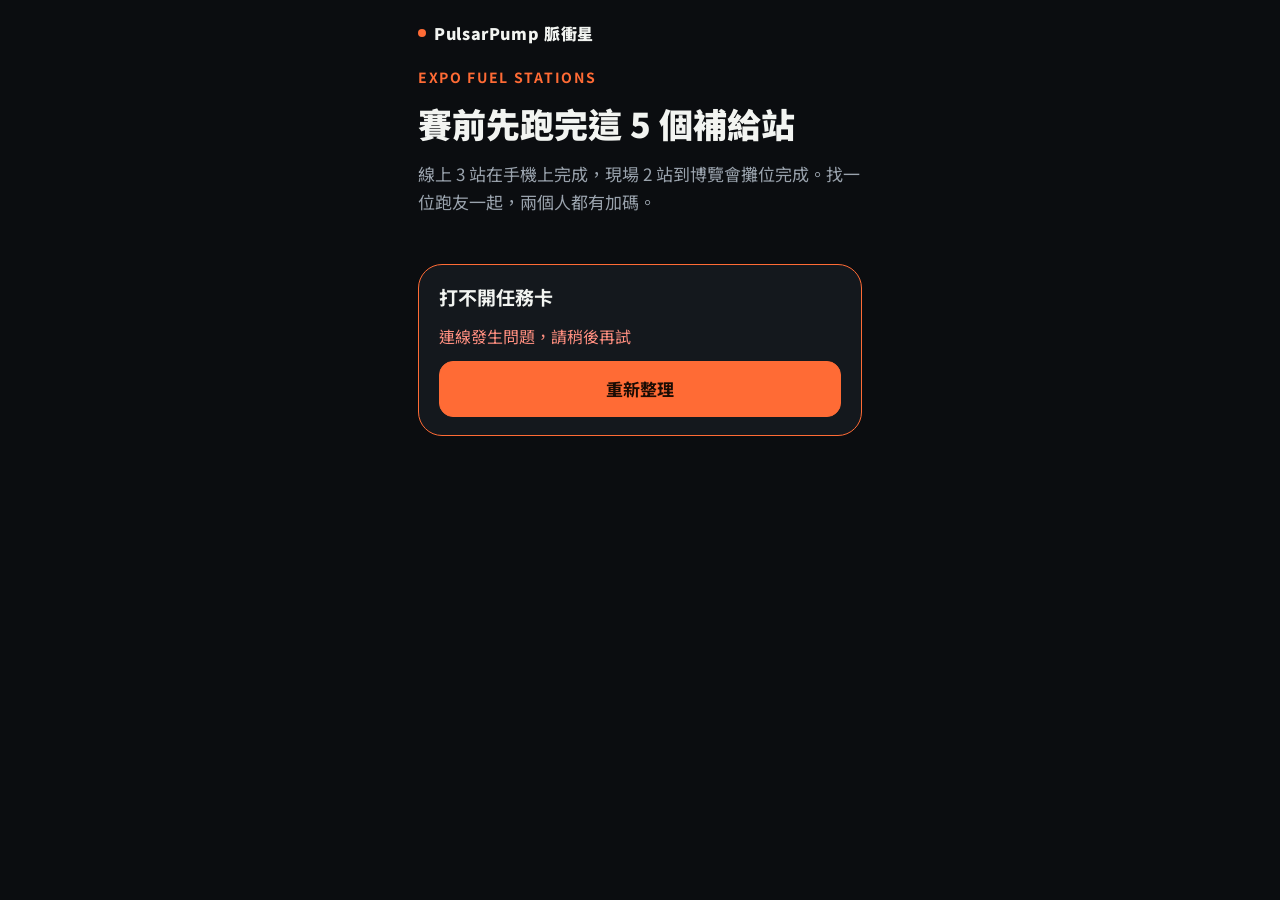
==== templates/index.html @ 55fcdf71 "博覽會補給站任務卡：後端、任務卡、攤位核銷頁與統計頁 Flask＋SQLite。五個補給站、兩人組隊判定、每日通關碼、 軟糖與勁速補的每日份數上限、發完改領折扣券、提問收集。 含開發模式與 18 項規" ====
<!DOCTYPE html>
<html lang="zh-Hant">
<head>
<meta charset="utf-8">
<meta name="viewport" content="width=device-width, initial-scale=1">
<title>博覽會補給站任務卡｜PulsarPump 脈衝星</title>
<meta name="robots" content="noindex">
<link rel="preconnect" href="https://fonts.googleapis.com">
<link rel="preconnect" href="https://fonts.gstatic.com" crossorigin>
<link href="https://fonts.googleapis.com/css2?family=Noto+Sans+TC:wght@400;500;700;900&display=swap" rel="stylesheet">
<link rel="stylesheet" href="/static/style.css">
</head>
<body>
<div class="wrap">
  <div class="brand"><i></i>PulsarPump 脈衝星</div>
  <section class="hero">
    <div class="eyebrow">Expo Fuel Stations</div>
    <h1>賽前先跑完這 5 個補給站</h1>
    <p class="muted">線上 3 站在手機上完成，現場 2 站到博覽會攤位完成。找一位跑友一起，兩個人都有加碼。</p>
    <div class="facts" id="facts"></div>
    <p class="note" id="hours"></p>
  </section>
  <main id="app" class="stack" style="gap:20px"><p class="muted">載入中…</p></main>
  <footer id="foot"></footer>
</div>
<script src="/static/app.js"></script>
</body>
</html>
---- static/style.css ----
/* 版面：手機優先的單欄。一條直向賽道串起五個補給站。深色單一主題，沿用品牌核心規範。 */
:root{
  color-scheme: dark;
  --bg:#0b0d10; --bg-alt:#14181d; --line:#262c34; --text:#f2f4f1; --muted:#9aa3ad;
  --accent:#ff6b35;   /* 賽道橘：標籤、進度、主按鈕 */
  --online:#35d4ff;   /* 線上任務 */
  --onsite:#ffd080;   /* 現場任務 */
  --done:#54c942; --bad:#ff8f80;
  --radius:24px;
  --font:"Noto Sans TC",ui-sans-serif,system-ui,-apple-system,"PingFang TC",Arial,sans-serif;
}
*{box-sizing:border-box}
html,body{height:100%}
body{margin:0;background:var(--bg);color:var(--text);font-family:var(--font);font-size:17px;line-height:1.65;-webkit-font-smoothing:antialiased}
.wrap{max-width:480px;margin:0 auto;padding:20px 18px 48px;display:flex;flex-direction:column;gap:20px}
.wrap.wide{max-width:760px}
.brand{font-weight:900;letter-spacing:.04em;font-size:16px;display:flex;align-items:center;gap:8px}
.brand i{width:8px;height:8px;border-radius:50%;background:var(--accent);display:inline-block}
.eyebrow{font-size:14px;letter-spacing:.12em;color:var(--accent);font-weight:700;text-transform:uppercase}
h1{font-size:34px;line-height:1.25;font-weight:900;margin:0;text-wrap:balance}
h2{font-size:22px;line-height:1.4;font-weight:900;margin:0;text-wrap:balance}
h3{font-size:19px;font-weight:700;margin:0;line-height:1.45}
p{margin:0}
a{color:var(--accent)}
.muted{color:var(--muted)}
.note{font-size:14px;color:var(--muted)}
.stack{display:flex;flex-direction:column;gap:12px}
.hero{display:flex;flex-direction:column;gap:14px}
.facts{display:grid;grid-template-columns:1fr 1fr;gap:10px}
.fact{background:var(--bg-alt);border:1px solid var(--line);border-radius:16px;padding:12px 14px}
.fact span{display:block;font-size:14px;color:var(--muted)}
.fact b{font-size:17px;font-weight:700}
.panel{background:var(--bg-alt);border:1px solid var(--line);border-radius:var(--radius);padding:18px 20px;display:flex;flex-direction:column;gap:12px}
.panel.alert{border-color:var(--accent)}
.progress{position:sticky;top:8px;z-index:2}
.progress-top{display:flex;justify-content:space-between;align-items:baseline;gap:12px}
.progress-top b{font-size:28px;font-weight:900;font-variant-numeric:tabular-nums}
.track{height:10px;border-radius:5px;background:var(--line);overflow:hidden}
.track i{display:block;height:100%;width:0;background:var(--accent);border-radius:5px;transition:width .3s}
.mycode{display:flex;justify-content:space-between;align-items:center;gap:12px;font-size:16px}
.mycode b{font-size:26px;letter-spacing:.18em;font-weight:900;font-variant-numeric:tabular-nums}
.reward{border:1px solid var(--line);border-radius:14px;padding:12px 14px;font-size:16px;color:var(--muted);display:flex;flex-direction:column;gap:8px}
.reward b{font-size:14px;font-weight:700;letter-spacing:.06em}
.reward.on{border-color:var(--done);color:var(--text)}
.reward.on b{color:var(--done)}
.reward.warn{border-color:var(--onsite);color:var(--text)}
.reward.warn b{color:var(--onsite)}
.coupon{display:block;font-size:22px;font-weight:900;letter-spacing:.08em;color:var(--text)}
ol.route{list-style:none;margin:0;padding:0;display:flex;flex-direction:column;gap:14px;position:relative}
ol.route::before{content:"";position:absolute;left:19px;top:20px;bottom:20px;width:2px;background:repeating-linear-gradient(var(--line) 0 8px,transparent 8px 14px)}
.stn{display:grid;grid-template-columns:40px 1fr;gap:12px;position:relative}
.mark{width:40px;height:40px;border-radius:50%;background:var(--bg);border:2px solid var(--line);display:grid;place-items:center;font-weight:900;font-size:16px;z-index:1}
.stn.done .mark{border-color:var(--done);color:var(--done)}
.card{background:var(--bg-alt);border:1px solid var(--line);border-radius:20px;padding:16px 18px;display:flex;flex-direction:column;gap:12px;min-width:0}
.stn.done .card{border-color:rgba(84,201,66,.5)}
.tags{display:flex;gap:8px;align-items:center;flex-wrap:wrap}
.tag{font-size:14px;font-weight:700;border-radius:999px;padding:2px 10px;border:1px solid currentColor}
.tag.online{color:var(--online)} .tag.onsite{color:var(--onsite)} .tag.ok{color:var(--done)}
button,.btn{font:inherit;color:inherit;cursor:pointer;border-radius:14px;border:1px solid var(--line);background:transparent;padding:13px 14px;font-weight:700;font-size:17px;text-decoration:none;text-align:center;display:block;transition:transform .12s,border-color .12s}
button:hover,.btn:hover{border-color:var(--muted)}
button:active{transform:scale(.98)}
button[disabled]{opacity:.5;cursor:default}
button:focus-visible,input:focus-visible,textarea:focus-visible,a:focus-visible{outline:2px solid var(--accent);outline-offset:2px}
.primary{background:var(--accent);color:#1b0c04;border-color:var(--accent);width:100%}
button.sel{border-color:var(--online);background:rgba(53,212,255,.12)}
.row{display:grid;grid-template-columns:repeat(3,1fr);gap:8px}
.row2{display:grid;grid-template-columns:1fr 1fr;gap:8px}
.codebox{display:grid;grid-template-columns:1fr auto;gap:8px}
input,textarea{font:inherit;font-size:17px;color:var(--text);background:var(--bg);border:1px solid var(--line);border-radius:12px;padding:12px;width:100%}
textarea{min-height:88px;resize:vertical}
label{font-size:16px;color:var(--muted);display:flex;flex-direction:column;gap:6px}
table{width:100%;border-collapse:collapse;font-size:16px}
td,th{padding:8px 0;border-bottom:1px solid var(--line);vertical-align:top;text-align:left}
td:first-child{color:var(--muted);white-space:nowrap;padding-right:14px}
td.num,th.num{text-align:right;font-variant-numeric:tabular-nums}
.msg{font-size:16px}
.msg.ok{color:var(--done);font-weight:700}
.msg.bad{color:var(--bad)}
.big{font-size:40px;font-weight:900;line-height:1.1;font-variant-numeric:tabular-nums}
.tiles{display:grid;grid-template-columns:repeat(auto-fit,minmax(130px,1fr));gap:10px}
footer{font-size:14px;color:var(--muted)}
[hidden]{display:none!important}
@media (prefers-reduced-motion:reduce){button,.track i{transition:none}}
@media (max-width:360px){h1{font-size:29px}.row,.facts{grid-template-columns:1fr}}
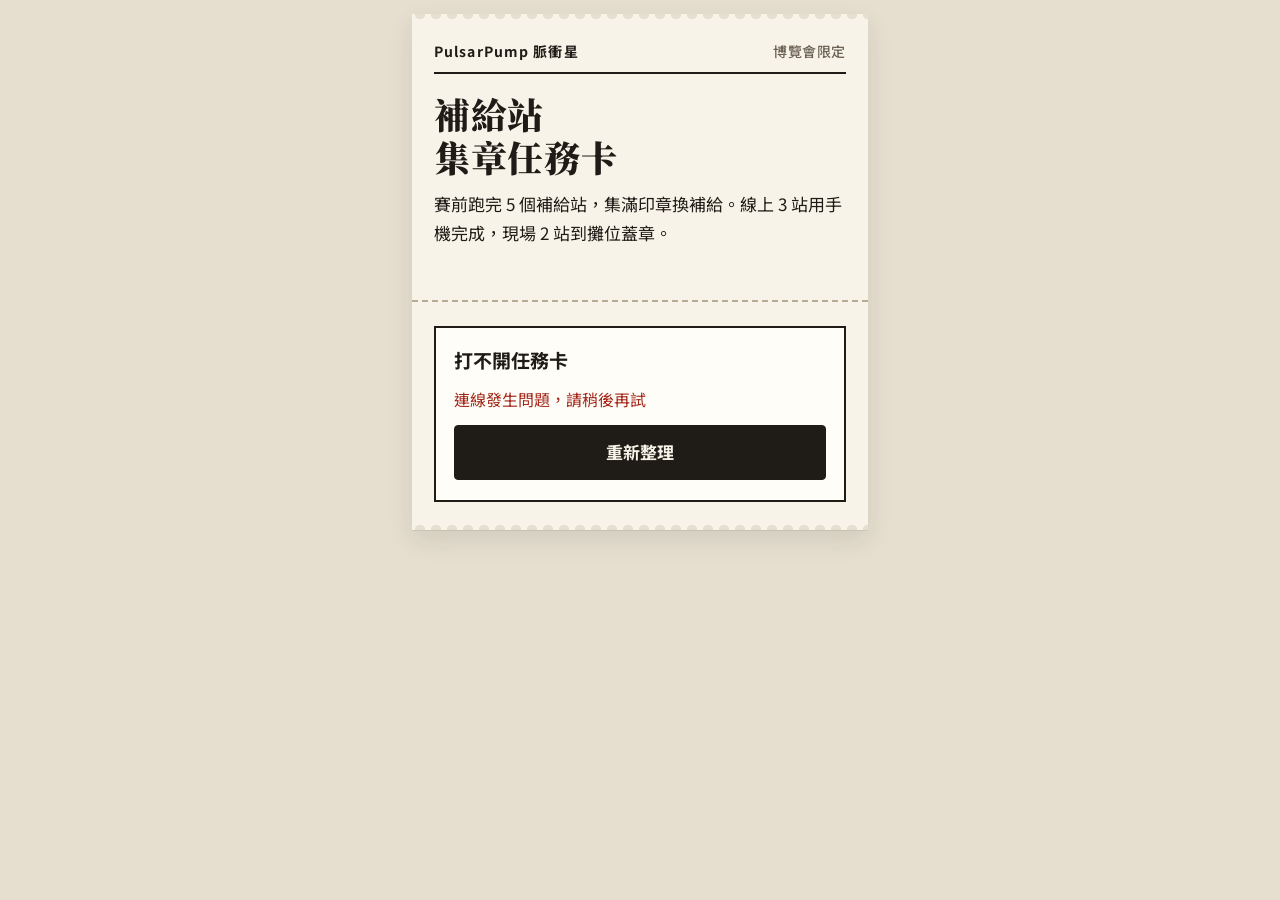
==== commit 0d09e2ad: "任務卡改為紙本集章卡樣式 - 新增 static/card.css：米色紙、油墨黑字、印章、虛線撕口 - 進度條改成五格集章，新完成的站有蓋章動畫 - 攤位核銷頁與統計頁維持原樣式  Co-Autho" ====
--- a/templates/index.html
+++ b/templates/index.html
@@ -7,20 +7,22 @@
 <meta name="robots" content="noindex">
 <link rel="preconnect" href="https://fonts.googleapis.com">
 <link rel="preconnect" href="https://fonts.gstatic.com" crossorigin>
-<link href="https://fonts.googleapis.com/css2?family=Noto+Sans+TC:wght@400;500;700;900&display=swap" rel="stylesheet">
-<link rel="stylesheet" href="/static/style.css">
+<link href="https://fonts.googleapis.com/css2?family=Noto+Sans+TC:wght@400;500;700&family=Noto+Serif+TC:wght@900&display=swap" rel="stylesheet">
+<link rel="stylesheet" href="/static/card.css">
 </head>
 <body>
 <div class="wrap">
-  <div class="brand"><i></i>PulsarPump 脈衝星</div>
-  <section class="hero">
-    <div class="eyebrow">Expo Fuel Stations</div>
-    <h1>賽前先跑完這 5 個補給站</h1>
-    <p class="muted">線上 3 站在手機上完成，現場 2 站到博覽會攤位完成。找一位跑友一起，兩個人都有加碼。</p>
-    <div class="facts" id="facts"></div>
-    <p class="note" id="hours"></p>
-  </section>
-  <main id="app" class="stack" style="gap:20px"><p class="muted">載入中…</p></main>
+  <div class="sheet">
+    <div class="brand">PulsarPump 脈衝星<span>博覽會限定</span></div>
+    <section class="hero">
+      <h1>補給站<br>集章任務卡</h1>
+      <p>賽前跑完 5 個補給站，集滿印章換補給。線上 3 站用手機完成，現場 2 站到攤位蓋章。</p>
+      <div class="facts" id="facts"></div>
+      <p class="note" id="hours"></p>
+    </section>
+    <hr class="cut">
+    <main id="app" class="stack" style="gap:24px"><p class="muted">載入中…</p></main>
+  </div>
   <footer id="foot"></footer>
 </div>
 <script src="/static/app.js"></script>
--- a/static/card.css
+++ b/static/card.css
@@ -0,0 +1,106 @@
+/* 任務卡（參加者頁）：一張紙本集章卡。米色紙、油墨黑字、橘紅印章、虛線撕口。
+   攤位核銷頁與統計頁仍用 style.css。 */
+:root{
+  color-scheme: light;
+  --desk:#e6dfd0; --paper:#f8f3e8; --paper-2:#fffdf7;
+  --ink:#1f1b16; --muted:#6a6052; --rule:#b8ac96;
+  --stamp:#c8401a;            /* 印泥色：品牌橘壓深，紙上才夠清楚 */
+  --bad:#a3271a;
+  --serif:"Noto Serif TC","Songti TC","PMingLiU",serif;
+  --sans:"Noto Sans TC",ui-sans-serif,system-ui,-apple-system,"PingFang TC",Arial,sans-serif;
+}
+*{box-sizing:border-box}
+body{margin:0;background:var(--desk);color:var(--ink);font-family:var(--sans);font-size:17px;line-height:1.7;-webkit-font-smoothing:antialiased}
+.wrap{max-width:480px;margin:0 auto;padding:14px 12px 40px}
+.sheet{background:var(--paper);padding:26px 22px 28px;position:relative;box-shadow:0 1px 0 rgba(31,27,22,.08),0 10px 24px rgba(31,27,22,.10)}
+/* 上下緣的撕口齒孔 */
+.sheet::before,.sheet::after{content:"";position:absolute;left:0;right:0;height:8px;background:radial-gradient(circle at 8px 0,var(--desk) 5px,transparent 5.5px) 0 0/16px 8px repeat-x}
+.sheet::before{top:0}
+.sheet::after{bottom:0;transform:scaleY(-1)}
+p{margin:0}
+a{color:var(--ink)}
+h1{font-family:var(--serif);font-size:36px;line-height:1.2;font-weight:900;margin:0;letter-spacing:.02em}
+h3{font-size:19px;font-weight:700;margin:0;line-height:1.45}
+.muted{color:var(--muted)}
+.note{font-size:16px;color:var(--muted)}
+.stack{display:flex;flex-direction:column;gap:12px}
+[hidden]{display:none!important}
+
+/* 卡頭 */
+.brand{display:flex;justify-content:space-between;align-items:baseline;font-size:14px;font-weight:700;letter-spacing:.08em;border-bottom:2px solid var(--ink);padding-bottom:8px;margin-bottom:18px}
+.brand span{font-weight:500;color:var(--muted);letter-spacing:.04em}
+.hero{display:flex;flex-direction:column;gap:12px}
+.facts{margin-top:4px}
+.fact{display:flex;justify-content:space-between;gap:16px;padding:7px 0;border-bottom:1px dotted var(--rule);font-size:16px}
+.fact span{color:var(--muted);white-space:nowrap}
+.fact b{font-weight:700;text-align:right}
+.cut{border:0;border-top:2px dashed var(--rule);margin:24px -22px;position:relative}
+.cut::before,.cut::after{content:"";position:absolute;top:-10px;width:18px;height:18px;border-radius:50%;background:var(--desk)}
+.cut::before{left:-9px}.cut::after{right:-9px}
+
+/* 集章格 */
+.progress{display:flex;flex-direction:column;gap:14px}
+.progress-top{display:flex;justify-content:space-between;align-items:baseline}
+.progress-top b{font-family:var(--serif);font-size:26px;font-weight:900;font-variant-numeric:tabular-nums}
+.stamps{display:grid;grid-template-columns:repeat(5,1fr);gap:8px}
+.slot{aspect-ratio:1;border-radius:50%;border:1.5px dashed var(--rule);display:grid;place-items:center;color:var(--rule);font-family:var(--serif);font-weight:900;font-size:20px;position:relative}
+.slot.done{border:2.5px solid var(--stamp);color:var(--stamp);font-size:17px;letter-spacing:.04em;box-shadow:inset 0 0 0 3px var(--paper),inset 0 0 0 4px var(--stamp);opacity:.92}
+.slot.done:nth-child(1){transform:rotate(-9deg)}
+.slot.done:nth-child(2){transform:rotate(6deg)}
+.slot.done:nth-child(3){transform:rotate(-4deg)}
+.slot.done:nth-child(4){transform:rotate(10deg)}
+.slot.done:nth-child(5){transform:rotate(-6deg)}
+.slot.new{animation:stamp .38s cubic-bezier(.2,1.4,.4,1) both}
+@keyframes stamp{from{scale:1.9;opacity:0}to{scale:1;opacity:.92}}
+.mycode{display:flex;justify-content:space-between;align-items:center;gap:12px;font-size:16px;border:1.5px solid var(--ink);padding:10px 14px;background:var(--paper-2)}
+.mycode b{font-family:ui-monospace,"SF Mono",Menlo,Consolas,monospace;font-size:27px;letter-spacing:.2em;font-weight:700}
+
+/* 兌換券 */
+.rewards{display:flex;flex-direction:column}
+.reward{display:grid;grid-template-columns:1fr;gap:4px;padding:12px 0;border-bottom:1px dotted var(--rule);font-size:16px;color:var(--muted)}
+.reward b{font-size:17px;font-weight:700;color:var(--ink)}
+.reward.on b::before,.reward.warn b::before{content:"可領";display:inline-block;font-size:14px;border:1.5px solid var(--stamp);color:var(--stamp);padding:0 6px;margin-right:8px;transform:rotate(-4deg);line-height:1.5}
+.reward.warn b::before{content:"注意";border-color:var(--ink);color:var(--ink)}
+.reward.on{color:var(--ink)}
+.reward button{margin-top:6px}
+.coupon{display:block;font-family:ui-monospace,"SF Mono",Menlo,Consolas,monospace;font-size:24px;font-weight:700;letter-spacing:.1em;color:var(--ink);border:1.5px dashed var(--ink);padding:6px 12px;margin:4px 0;background:var(--paper-2);text-align:center}
+
+/* 提醒區塊（同意說明、加好友） */
+.panel{display:flex;flex-direction:column;gap:12px}
+.panel.alert{border:2px solid var(--ink);padding:18px 18px 20px;background:var(--paper-2)}
+
+/* 五個補給站 */
+ol.route{list-style:none;margin:0;padding:0}
+.stn{display:flex;flex-direction:column;gap:6px;padding:20px 0;border-top:1px solid var(--ink);position:relative}
+.stn:first-child{border-top:2px solid var(--ink)}
+.mark{font-family:var(--serif);font-size:30px;font-weight:900;line-height:1.1;color:var(--ink)}
+.stn.done .mark{color:var(--rule)}
+.card{display:flex;flex-direction:column;gap:12px;min-width:0}
+.tags{display:flex;gap:10px;align-items:center;flex-wrap:wrap;font-size:14px;font-weight:700;letter-spacing:.08em;color:var(--muted)}
+.tag.onsite{color:var(--ink);border-bottom:2px solid var(--stamp)}
+.tag.ok{position:absolute;right:0;top:16px;color:var(--stamp);border:2px solid var(--stamp);padding:0 8px;transform:rotate(5deg);letter-spacing:.1em;background:var(--paper)}
+
+/* 按鈕與輸入 */
+button,.btn{font:inherit;color:var(--ink);cursor:pointer;border-radius:4px;border:1.5px solid var(--ink);background:transparent;padding:12px 14px;font-weight:700;font-size:17px;text-decoration:none;text-align:center;display:block;transition:transform .12s,background .12s}
+button:active,.btn:active{transform:translateY(1px)}
+button[disabled]{opacity:.45;cursor:default}
+button:focus-visible,input:focus-visible,textarea:focus-visible,a:focus-visible{outline:2px solid var(--stamp);outline-offset:2px}
+.primary{background:var(--ink);color:var(--paper);width:100%}
+button.sel{background:var(--stamp);border-color:var(--stamp);color:#fff}
+.row{display:grid;grid-template-columns:repeat(3,1fr);gap:8px}
+.row2{display:grid;grid-template-columns:1fr 1fr;gap:8px}
+.codebox{display:grid;grid-template-columns:1fr auto;gap:8px}
+input,textarea{font:inherit;font-size:17px;color:var(--ink);background:var(--paper-2);border:1.5px solid var(--rule);border-radius:4px;padding:11px 12px;width:100%}
+input::placeholder,textarea::placeholder{color:#9b907e}
+textarea{min-height:88px;resize:vertical}
+label{font-size:16px;color:var(--muted);display:flex;flex-direction:column;gap:6px}
+table{width:100%;border-collapse:collapse;font-size:16px;background:var(--paper-2);border:1px solid var(--rule)}
+td{padding:8px 10px;border-bottom:1px dotted var(--rule);vertical-align:top;text-align:left}
+tr:last-child td{border-bottom:0}
+td:first-child{color:var(--muted);white-space:nowrap;font-weight:700}
+.msg{font-size:16px}
+.msg.ok{color:var(--ink);font-weight:700;border-left:3px solid var(--stamp);padding-left:10px}
+.msg.bad{color:var(--bad)}
+footer{font-size:14px;color:var(--muted);padding:18px 10px 0;line-height:1.6}
+@media (prefers-reduced-motion:reduce){.slot.new{animation:none}button,.btn{transition:none}}
+@media (max-width:360px){h1{font-size:31px}.sheet{padding:24px 16px}.cut{margin:22px -16px}.row{grid-template-columns:1fr}}
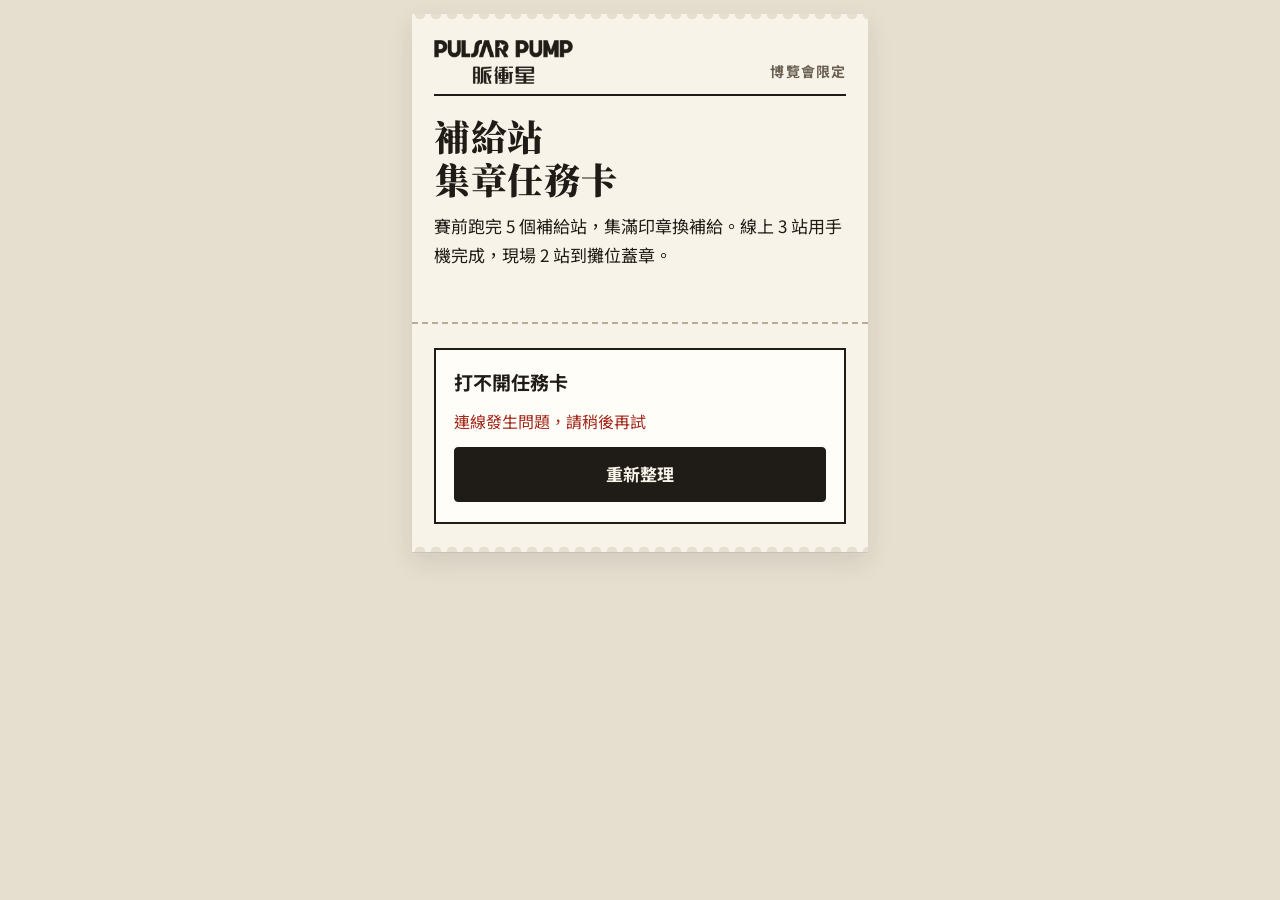
==== commit 8ef939d4: "換上正式 logo，新增示範版打包工具 - 任務卡、攤位核銷頁、統計頁改用公司 logo（由專案檔去背重製） - tools/build_demo.py：打包成不需後端的單一 HTML 示範版  Co" ====
--- a/templates/index.html
+++ b/templates/index.html
@@ -13,7 +13,7 @@
 <body>
 <div class="wrap">
   <div class="sheet">
-    <div class="brand">PulsarPump 脈衝星<span>博覽會限定</span></div>
+    <div class="brand"><img src="/static/logo_black.png" alt="PulsarPump 脈衝星" width="139" height="44"><span>博覽會限定</span></div>
     <section class="hero">
       <h1>補給站<br>集章任務卡</h1>
       <p>賽前跑完 5 個補給站，集滿印章換補給。線上 3 站用手機完成，現場 2 站到攤位蓋章。</p>
--- a/static/card.css
+++ b/static/card.css
@@ -27,8 +27,9 @@
 [hidden]{display:none!important}
 
 /* 卡頭 */
-.brand{display:flex;justify-content:space-between;align-items:baseline;font-size:14px;font-weight:700;letter-spacing:.08em;border-bottom:2px solid var(--ink);padding-bottom:8px;margin-bottom:18px}
-.brand span{font-weight:500;color:var(--muted);letter-spacing:.04em}
+.brand{display:flex;justify-content:space-between;align-items:flex-end;border-bottom:2px solid var(--ink);padding-bottom:10px;margin-bottom:18px}
+.brand img{display:block;height:44px;width:auto}
+.brand span{font-size:14px;font-weight:700;color:var(--muted);letter-spacing:.08em}
 .hero{display:flex;flex-direction:column;gap:12px}
 .facts{margin-top:4px}
 .fact{display:flex;justify-content:space-between;gap:16px;padding:7px 0;border-bottom:1px dotted var(--rule);font-size:16px}
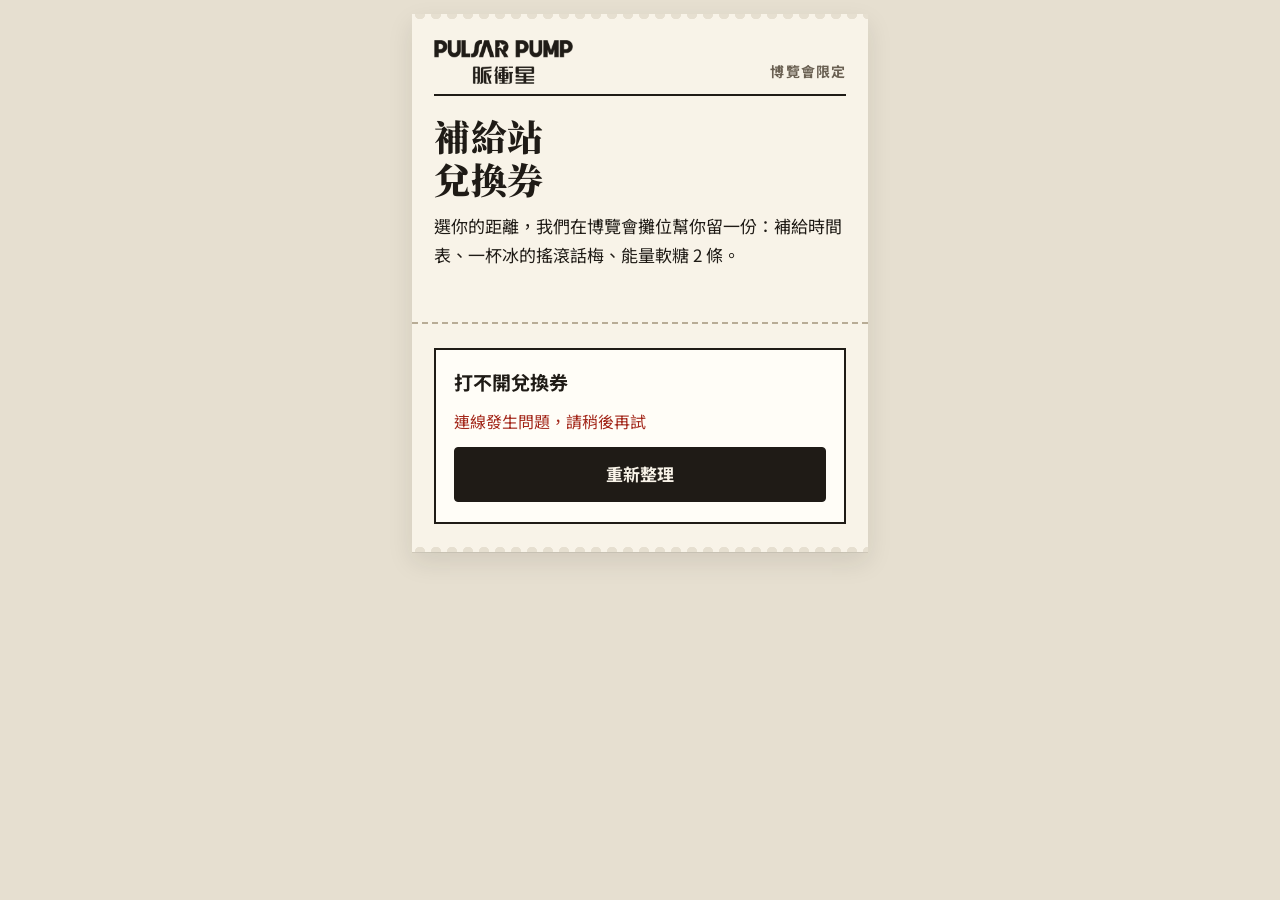
==== commit 0b71eaee: "改版為攤位兌換券：報到領取、答題加碼、揪新好友加碼、現場優惠券 - 目的改為把人帶到攤位：加好友＋選距離即保留一份，到攤位報到領取 - 加碼一：答完 3 題真的假的（題庫 6 題，每人固定 3 題）再" ====
--- a/templates/index.html
+++ b/templates/index.html
@@ -3,7 +3,7 @@
 <head>
 <meta charset="utf-8">
 <meta name="viewport" content="width=device-width, initial-scale=1">
-<title>博覽會補給站任務卡｜PulsarPump 脈衝星</title>
+<title>博覽會補給站兌換券｜PulsarPump 脈衝星</title>
 <meta name="robots" content="noindex">
 <link rel="preconnect" href="https://fonts.googleapis.com">
 <link rel="preconnect" href="https://fonts.gstatic.com" crossorigin>
@@ -15,8 +15,8 @@
   <div class="sheet">
     <div class="brand"><img src="/static/logo_black.png" alt="PulsarPump 脈衝星" width="139" height="44"><span>博覽會限定</span></div>
     <section class="hero">
-      <h1>補給站<br>集章任務卡</h1>
-      <p>賽前跑完 5 個補給站，集滿印章換補給。線上 3 站用手機完成，現場 2 站到攤位蓋章。</p>
+      <h1>補給站<br>兌換券</h1>
+      <p>選你的距離，我們在博覽會攤位幫你留一份：補給時間表、一杯冰的搖滾話梅、能量軟糖 2 條。</p>
       <div class="facts" id="facts"></div>
       <p class="note" id="hours"></p>
     </section>
--- a/static/card.css
+++ b/static/card.css
@@ -53,6 +53,8 @@
 .slot.done:nth-child(5){transform:rotate(-6deg)}
 .slot.new{animation:stamp .38s cubic-bezier(.2,1.4,.4,1) both}
 @keyframes stamp{from{scale:1.9;opacity:0}to{scale:1;opacity:.92}}
+.next-done{font-weight:700}
+.stn{scroll-margin-top:8px}
 .mycode{display:flex;justify-content:space-between;align-items:center;gap:12px;font-size:16px;border:1.5px solid var(--ink);padding:10px 14px;background:var(--paper-2)}
 .mycode b{font-family:ui-monospace,"SF Mono",Menlo,Consolas,monospace;font-size:27px;letter-spacing:.2em;font-weight:700}
 
@@ -81,6 +83,33 @@
 .tag.onsite{color:var(--ink);border-bottom:2px solid var(--stamp)}
 .tag.ok{position:absolute;right:0;top:16px;color:var(--stamp);border:2px solid var(--stamp);padding:0 8px;transform:rotate(5deg);letter-spacing:.1em;background:var(--paper)}
 
+/* 兌換券 */
+.ticket{display:flex;flex-direction:column;gap:14px}
+.ticket .for{font-family:var(--serif);font-size:24px;font-weight:900;line-height:1.3}
+ul.items{list-style:none;margin:0;padding:0;border-top:2px solid var(--ink)}
+.item{display:flex;justify-content:space-between;align-items:center;gap:12px;padding:12px 0;border-bottom:1px dotted var(--rule)}
+.item b{display:block;font-size:18px}
+.item span{display:block;font-size:15px;color:var(--muted)}
+.item i{font-style:normal;font-size:14px;font-weight:700;letter-spacing:.08em;white-space:nowrap;color:var(--muted);border:1.5px dashed var(--rule);padding:1px 8px}
+.item.on i{color:var(--ink);border:1.5px solid var(--ink)}
+.item.done i{color:var(--stamp);border:2px solid var(--stamp);transform:rotate(-5deg)}
+.item.done b{color:var(--muted)}
+details.plan{border-top:1px solid var(--ink);border-bottom:1px solid var(--ink);padding:14px 0}
+details.plan summary{font-weight:700;cursor:pointer}
+details.plan[open] summary{margin-bottom:12px}
+details.plan>*+*{margin-top:10px}
+.extra{display:flex;flex-direction:column;gap:12px;border-top:2px dashed var(--rule);padding-top:22px}
+.extra-head{display:flex;flex-direction:column;gap:4px;align-items:flex-start}
+.plus{font-size:14px;font-weight:700;letter-spacing:.1em;color:var(--stamp);border:1.5px solid var(--stamp);padding:0 8px;transform:rotate(-3deg)}
+.qa{display:flex;flex-direction:column;gap:8px;padding:12px 14px;background:var(--paper-2);border:1px solid var(--rule)}
+.qa.now{border:1.5px solid var(--ink)}
+.qa .q{font-weight:700;font-size:18px}
+.qa .a b{display:block}
+.coupon small{display:block;font-family:var(--sans);font-size:15px;font-weight:500;letter-spacing:0;color:var(--muted);margin-top:4px}
+.coupon.used{color:var(--muted);border-color:var(--rule);text-decoration:line-through}
+.coupon.used small{text-decoration:none;color:var(--stamp);font-weight:700}
+button.link{display:inline;border:0;padding:0;font-size:16px;font-weight:500;text-decoration:underline;color:var(--ink)}
+
 /* 按鈕與輸入 */
 button,.btn{font:inherit;color:var(--ink);cursor:pointer;border-radius:4px;border:1.5px solid var(--ink);background:transparent;padding:12px 14px;font-weight:700;font-size:17px;text-decoration:none;text-align:center;display:block;transition:transform .12s,background .12s}
 button:active,.btn:active{transform:translateY(1px)}
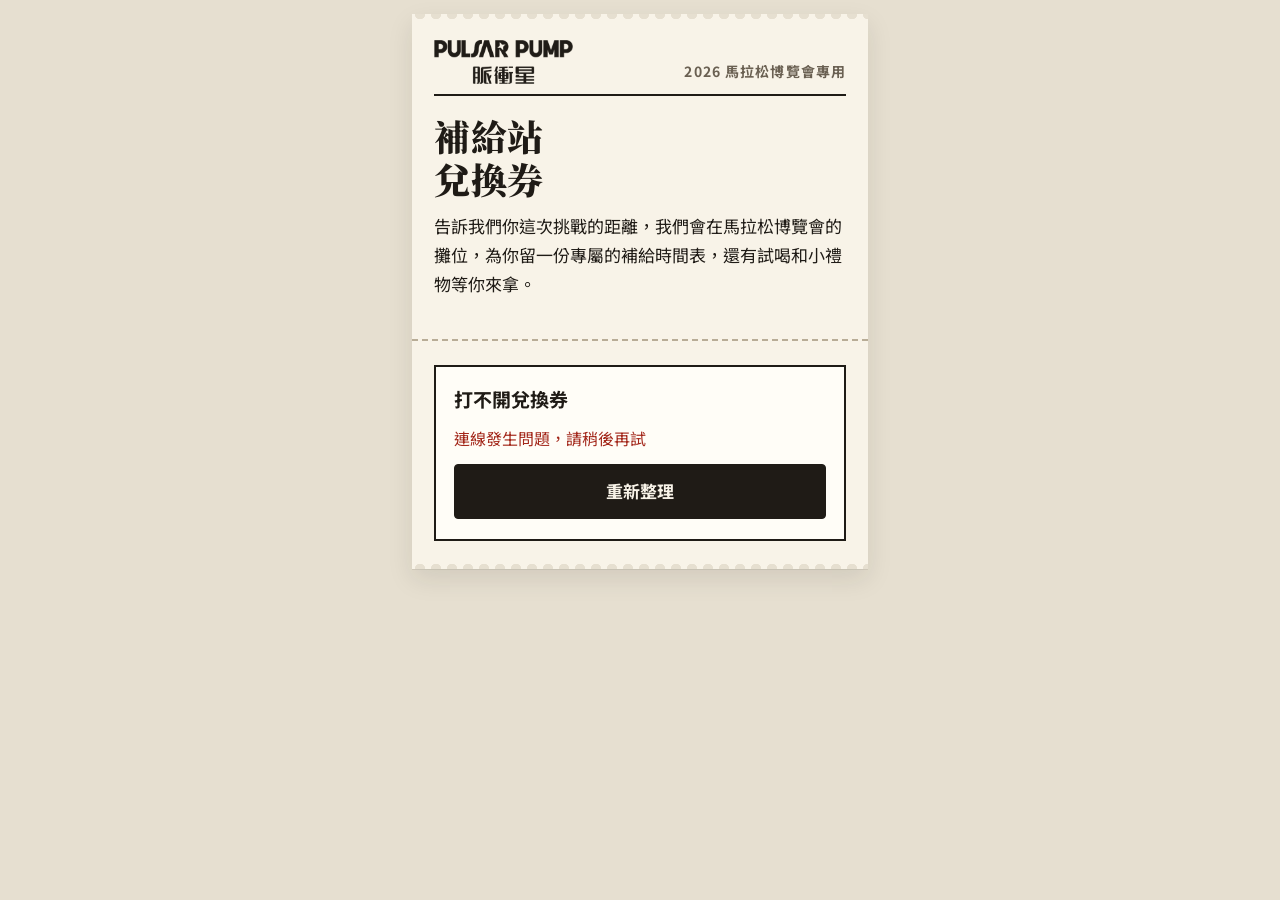
==== commit 85b929cf: "券頭與開場白調整、時間地點分行、改距離不再跳動、邀請不需輸入代碼的說明 Co-Authored-By: Claude Fable 5.2 <noreply@anthropic.com> Claude-" ====
--- a/templates/index.html
+++ b/templates/index.html
@@ -13,12 +13,11 @@
 <body>
 <div class="wrap">
   <div class="sheet">
-    <div class="brand"><img src="/static/logo_black.png" alt="PulsarPump 脈衝星" width="139" height="44"><span>博覽會限定</span></div>
+    <div class="brand"><img src="/static/logo_black.png" alt="PulsarPump 脈衝星" width="139" height="44"><span>2026 馬拉松博覽會專用</span></div>
     <section class="hero">
       <h1>補給站<br>兌換券</h1>
-      <p>選你的距離，我們在博覽會攤位幫你留一份：補給時間表、一杯冰的搖滾話梅、能量軟糖 2 條。</p>
+      <p>告訴我們你這次挑戰的距離，我們會在馬拉松博覽會的攤位，為你留一份專屬的補給時間表，還有試喝和小禮物等你來拿。</p>
       <div class="facts" id="facts"></div>
-      <p class="note" id="hours"></p>
     </section>
     <hr class="cut">
     <main id="app" class="stack" style="gap:24px"><p class="muted">載入中…</p></main>
--- a/static/card.css
+++ b/static/card.css
@@ -29,12 +29,12 @@
 /* 卡頭 */
 .brand{display:flex;justify-content:space-between;align-items:flex-end;border-bottom:2px solid var(--ink);padding-bottom:10px;margin-bottom:18px}
 .brand img{display:block;height:44px;width:auto}
-.brand span{font-size:14px;font-weight:700;color:var(--muted);letter-spacing:.08em}
+.brand span{text-align:right;font-size:14px;font-weight:700;color:var(--muted);letter-spacing:.08em}
 .hero{display:flex;flex-direction:column;gap:12px}
 .facts{margin-top:4px}
 .fact{display:flex;justify-content:space-between;gap:16px;padding:7px 0;border-bottom:1px dotted var(--rule);font-size:16px}
 .fact span{color:var(--muted);white-space:nowrap}
-.fact b{font-weight:700;text-align:right}
+.fact b{font-weight:700;text-align:right;line-height:1.6;font-variant-numeric:tabular-nums}
 .cut{border:0;border-top:2px dashed var(--rule);margin:24px -22px;position:relative}
 .cut::before,.cut::after{content:"";position:absolute;top:-10px;width:18px;height:18px;border-radius:50%;background:var(--desk)}
 .cut::before{left:-9px}.cut::after{right:-9px}
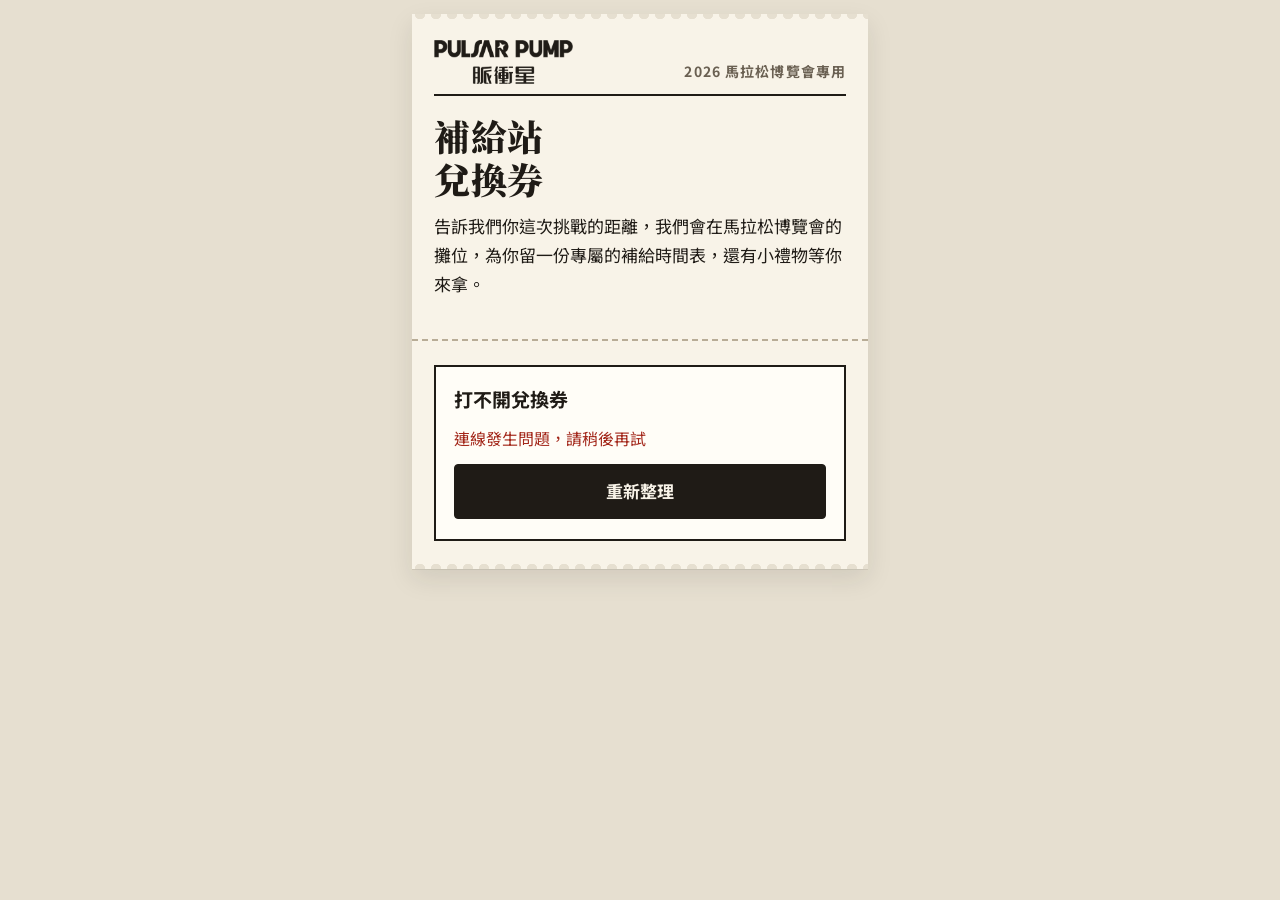
==== commit 7b373ffb: "抽獎改為 8 種獎 16 張牌；核銷頁掃 QR code、點選商品結帳；後台營收與商品管理 - 領券後即可抽，贈品類抽到就送（每人一次），發出的張數有總量上限 - 計價規則集中在 rules.pric" ====
--- a/templates/index.html
+++ b/templates/index.html
@@ -16,7 +16,7 @@
     <div class="brand"><img src="/static/logo_black.png" alt="PulsarPump 脈衝星" width="139" height="44"><span>2026 馬拉松博覽會專用</span></div>
     <section class="hero">
       <h1>補給站<br>兌換券</h1>
-      <p>告訴我們你這次挑戰的距離，我們會在馬拉松博覽會的攤位，為你留一份專屬的補給時間表，還有試喝和小禮物等你來拿。</p>
+      <p>告訴我們你這次挑戰的距離，我們會在馬拉松博覽會的攤位，為你留一份專屬的補給時間表，還有小禮物等你來拿。</p>
       <div class="facts" id="facts"></div>
     </section>
     <hr class="cut">
@@ -24,6 +24,7 @@
   </div>
   <footer id="foot"></footer>
 </div>
+<script src="/static/vendor/qrcode.js"></script>
 <script src="/static/app.js"></script>
 </body>
 </html>
--- a/static/card.css
+++ b/static/card.css
@@ -110,6 +110,22 @@
 .coupon.used small{text-decoration:none;color:var(--stamp);font-weight:700}
 button.link{display:inline;border:0;padding:0;font-size:16px;font-weight:500;text-decoration:underline;color:var(--ink)}
 
+.cards{display:grid;grid-template-columns:repeat(4,1fr);gap:8px}
+.cardback{aspect-ratio:3/4;font-family:var(--serif);font-size:30px;font-weight:900;color:var(--paper);background:var(--ink);border-color:var(--ink);padding:0;display:grid;place-items:center;box-shadow:inset 0 0 0 4px var(--ink),inset 0 0 0 5px var(--paper)}
+.cardback:hover{background:var(--stamp);border-color:var(--stamp);box-shadow:inset 0 0 0 4px var(--stamp),inset 0 0 0 5px var(--paper)}
+.myqr{display:grid;grid-template-columns:132px 1fr;gap:14px;align-items:center;border:1.5px solid var(--ink);padding:12px;background:var(--paper-2)}
+.myqr .qr{background:#fff;padding:4px;line-height:0}
+.myqr .qr svg{width:100%;height:auto;display:block}
+.myqr b{display:block;font-family:ui-monospace,"SF Mono",Menlo,Consolas,monospace;font-size:27px;letter-spacing:.2em;font-weight:700}
+.myqr span{display:block}
+@media (max-width:360px){.myqr{grid-template-columns:1fr;justify-items:center;text-align:center}.myqr .qr{width:160px}}
+.cardface{aspect-ratio:3/4;display:grid;place-items:center;align-content:center;gap:2px;text-align:center;font-size:13px;font-weight:700;line-height:1.3;border:1.5px solid var(--rule);background:var(--paper-2);color:var(--muted);position:relative;padding:2px;overflow-wrap:anywhere}
+.cardface.mine{border:2.5px solid var(--stamp);color:var(--ink);box-shadow:inset 0 0 0 3px var(--paper-2),inset 0 0 0 4px var(--stamp)}
+.cardface i{font-style:normal;font-size:12px;color:var(--stamp);letter-spacing:.06em}
+.cardface.flip{animation:flip .45s ease-out both}
+@keyframes flip{from{transform:rotateY(90deg);opacity:0}to{transform:none;opacity:1}}
+@media (prefers-reduced-motion:reduce){.cardface.flip{animation:none}}
+
 /* 按鈕與輸入 */
 button,.btn{font:inherit;color:var(--ink);cursor:pointer;border-radius:4px;border:1.5px solid var(--ink);background:transparent;padding:12px 14px;font-weight:700;font-size:17px;text-decoration:none;text-align:center;display:block;transition:transform .12s,background .12s}
 button:active,.btn:active{transform:translateY(1px)}
